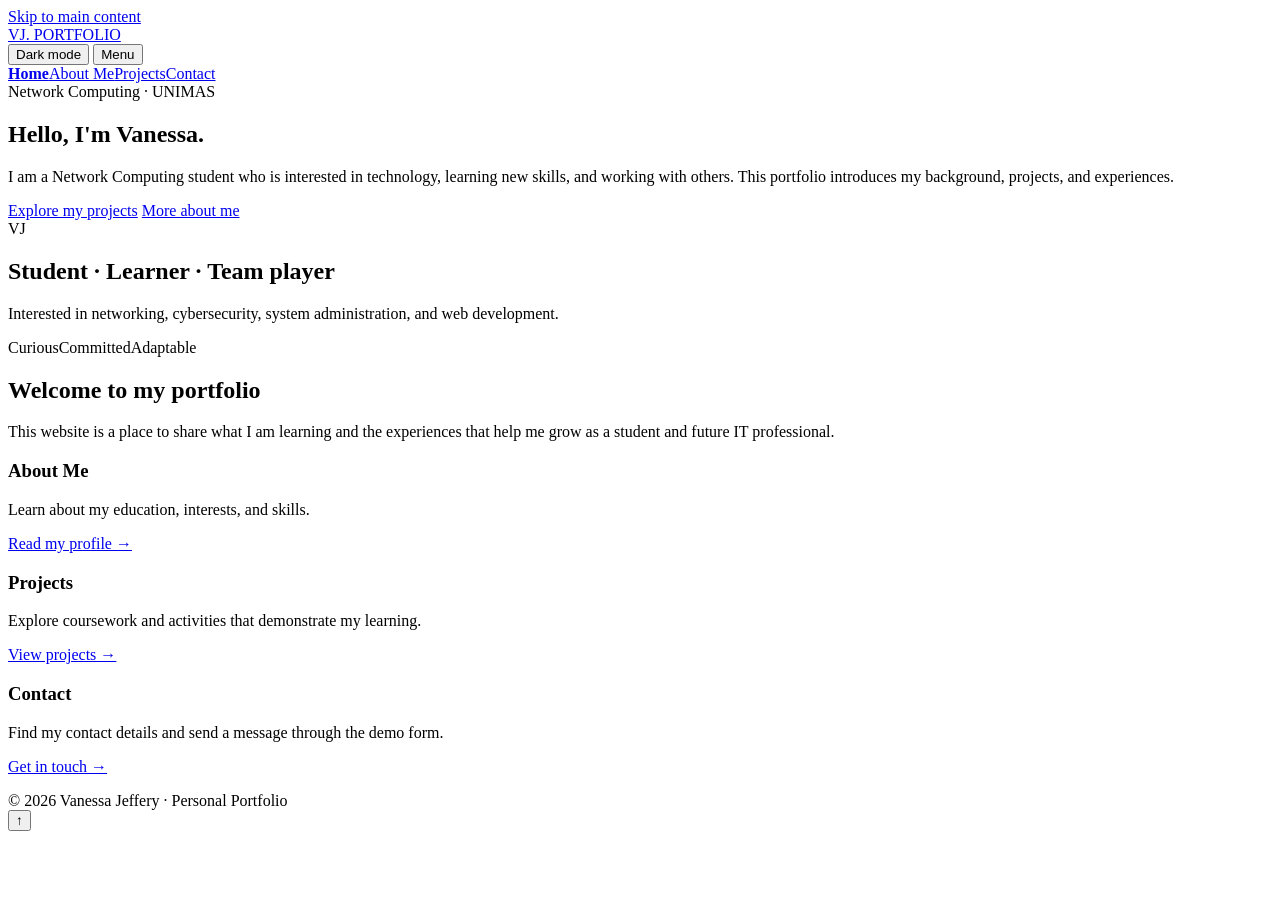
==== index.html @ c350800a "Add files via upload Upload first draft of portfolio website" ====
<!DOCTYPE html>
<html lang="en">
<head>
  <meta charset="UTF-8">
  <meta name="viewport" content="width=device-width, initial-scale=1.0">
  <meta name="description" content="Personal portfolio of a Network Computing student at UNIMAS.">
  <title>Home | Vanessa Jeffery Portfolio</title>
  <link rel="stylesheet" href="styles.css">
  <script src="script.js" defer></script>
</head>
<body>
  <a class="skip-link" href="#main-content">Skip to main content</a>
  <header class="site-header">
    <nav class="nav-wrap" aria-label="Main navigation">
      <a class="brand" href="index.html">VJ. PORTFOLIO</a>
      <div class="nav-actions">
        <button class="theme-toggle" type="button" aria-pressed="false">Dark mode</button>
        <button class="menu-toggle" type="button" aria-expanded="false" aria-controls="main-nav">Menu</button>
      </div>
      <div class="nav-links" id="main-nav">
        <a href="index.html">Home</a><a href="about.html">About Me</a><a href="projects.html">Projects</a><a href="contact.html">Contact</a>
      </div>
    </nav>
  </header>
  <main id="main-content">
    <section class="hero">
      <div class="container hero-grid">
        <div>
          <span class="eyebrow">Network Computing · UNIMAS</span>
          <h1>Hello, I'm Vanessa.</h1>
          <p>I am a Network Computing student who is interested in technology, learning new skills, and working with others. This portfolio introduces my background, projects, and experiences.</p>
          <a class="button" href="projects.html">Explore my projects</a>
          <a class="button button-outline" href="about.html">More about me</a>
        </div>
        <aside class="hero-card" aria-label="Short profile">
          <div class="initials" aria-hidden="true">VJ</div>
          <h2>Student · Learner · Team player</h2>
          <p>Interested in networking, cybersecurity, system administration, and web development.</p>
          <span class="tag">Curious</span><span class="tag">Committed</span><span class="tag">Adaptable</span>
        </aside>
      </div>
    </section>
    <section class="section">
      <div class="container">
        <h2 class="section-heading">Welcome to my portfolio</h2>
        <p class="section-intro">This website is a place to share what I am learning and the experiences that help me grow as a student and future IT professional.</p>
        <div class="cards">
          <article class="card"><h3>About Me</h3><p>Learn about my education, interests, and skills.</p><p><a href="about.html">Read my profile →</a></p></article>
          <article class="card"><h3>Projects</h3><p>Explore coursework and activities that demonstrate my learning.</p><p><a href="projects.html">View projects →</a></p></article>
          <article class="card"><h3>Contact</h3><p>Find my contact details and send a message through the demo form.</p><p><a href="contact.html">Get in touch →</a></p></article>
        </div>
      </div>
    </section>
  </main>
  <footer class="site-footer"><div class="container">© 2026 Vanessa Jeffery · Personal Portfolio</div></footer>
  <button class="back-to-top" type="button" aria-label="Back to top">↑</button>
</body>
</html>
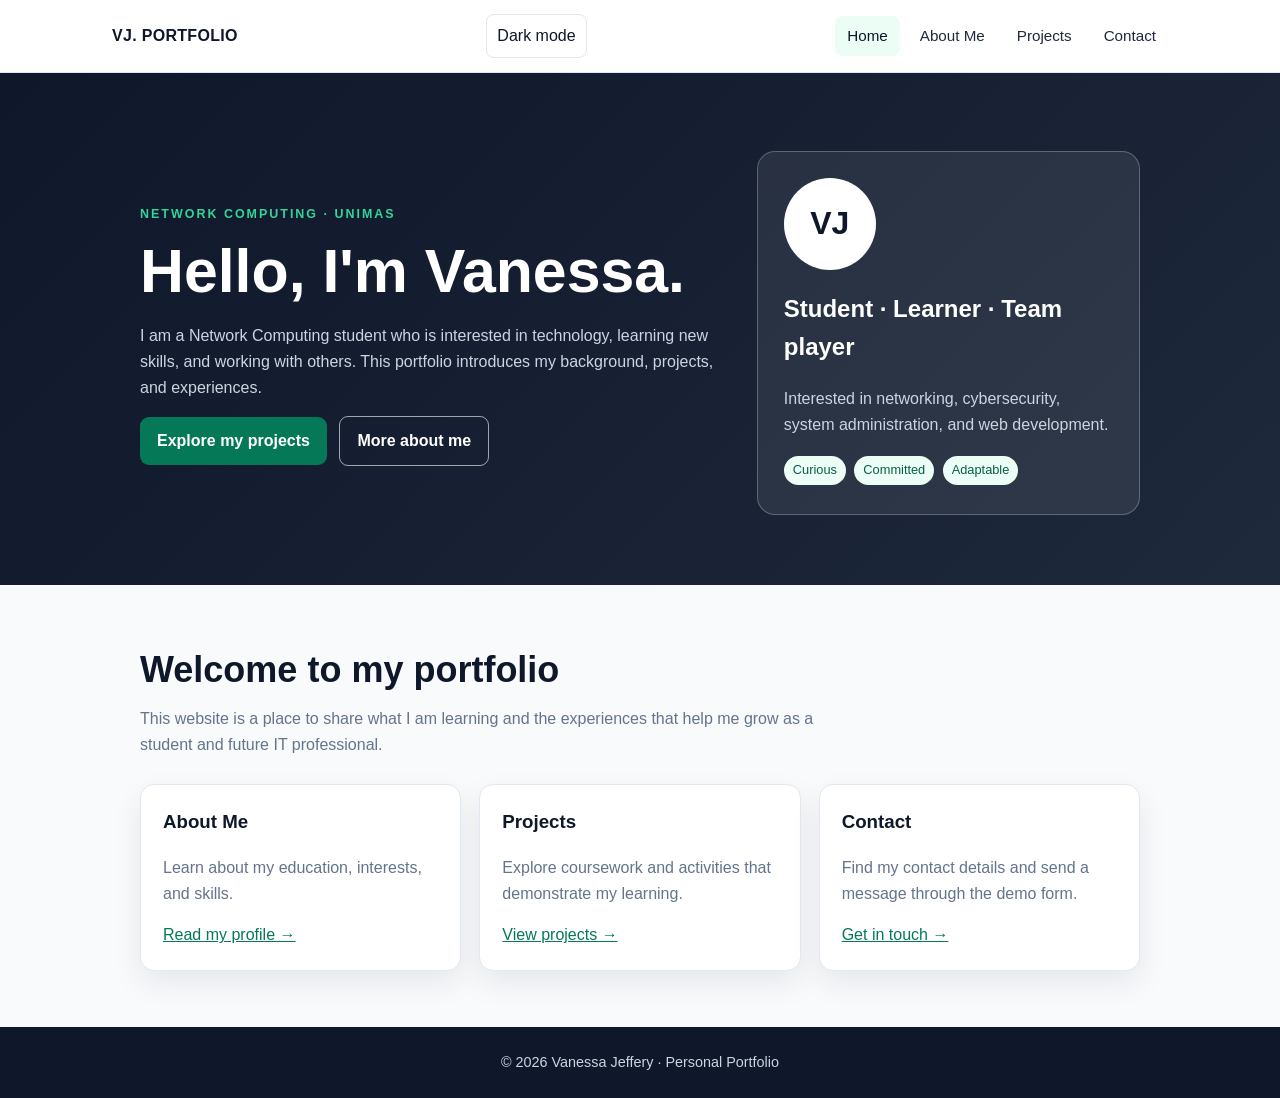
==== commit cd12b6ee: "Update index.html" ====
--- a/index.html
+++ b/index.html
@@ -1,5 +1,6 @@
 <!DOCTYPE html>
 <html lang="en">
+
 <head>
   <meta charset="UTF-8">
   <meta name="viewport" content="width=device-width, initial-scale=1.0">
@@ -8,51 +9,92 @@
   <link rel="stylesheet" href="styles.css">
   <script src="script.js" defer></script>
 </head>
+
 <body>
   <a class="skip-link" href="#main-content">Skip to main content</a>
+
+  <!-- Site header and navigation -->
   <header class="site-header">
     <nav class="nav-wrap" aria-label="Main navigation">
       <a class="brand" href="index.html">VJ. PORTFOLIO</a>
+
       <div class="nav-actions">
         <button class="theme-toggle" type="button" aria-pressed="false">Dark mode</button>
         <button class="menu-toggle" type="button" aria-expanded="false" aria-controls="main-nav">Menu</button>
       </div>
+
       <div class="nav-links" id="main-nav">
-        <a href="index.html">Home</a><a href="about.html">About Me</a><a href="projects.html">Projects</a><a href="contact.html">Contact</a>
+        <a href="index.html" aria-current="page">Home</a>
+        <a href="about.html">About Me</a>
+        <a href="projects.html">Projects</a>
+        <a href="contact.html">Contact</a>
       </div>
     </nav>
   </header>
+
   <main id="main-content">
+    <!-- Hero section -->
     <section class="hero">
       <div class="container hero-grid">
         <div>
           <span class="eyebrow">Network Computing · UNIMAS</span>
           <h1>Hello, I'm Vanessa.</h1>
-          <p>I am a Network Computing student who is interested in technology, learning new skills, and working with others. This portfolio introduces my background, projects, and experiences.</p>
+          <p>
+            I am a Network Computing student who is interested in technology, learning new skills,
+            and working with others. This portfolio introduces my background, projects, and experiences.
+          </p>
           <a class="button" href="projects.html">Explore my projects</a>
           <a class="button button-outline" href="about.html">More about me</a>
         </div>
+
         <aside class="hero-card" aria-label="Short profile">
           <div class="initials" aria-hidden="true">VJ</div>
           <h2>Student · Learner · Team player</h2>
           <p>Interested in networking, cybersecurity, system administration, and web development.</p>
-          <span class="tag">Curious</span><span class="tag">Committed</span><span class="tag">Adaptable</span>
+          <span class="tag">Curious</span>
+          <span class="tag">Committed</span>
+          <span class="tag">Adaptable</span>
         </aside>
       </div>
     </section>
+
+    <!-- Welcome section with links to other pages -->
     <section class="section">
       <div class="container">
         <h2 class="section-heading">Welcome to my portfolio</h2>
-        <p class="section-intro">This website is a place to share what I am learning and the experiences that help me grow as a student and future IT professional.</p>
+        <p class="section-intro">
+          This website is a place to share what I am learning and the experiences that help me
+          grow as a student and future IT professional.
+        </p>
+
         <div class="cards">
-          <article class="card"><h3>About Me</h3><p>Learn about my education, interests, and skills.</p><p><a href="about.html">Read my profile →</a></p></article>
-          <article class="card"><h3>Projects</h3><p>Explore coursework and activities that demonstrate my learning.</p><p><a href="projects.html">View projects →</a></p></article>
-          <article class="card"><h3>Contact</h3><p>Find my contact details and send a message through the demo form.</p><p><a href="contact.html">Get in touch →</a></p></article>
+          <article class="card">
+            <h3>About Me</h3>
+            <p>Learn about my education, interests, and skills.</p>
+            <p><a href="about.html">Read my profile →</a></p>
+          </article>
+
+          <article class="card">
+            <h3>Projects</h3>
+            <p>Explore coursework and activities that demonstrate my learning.</p>
+            <p><a href="projects.html">View projects →</a></p>
+          </article>
+
+          <article class="card">
+            <h3>Contact</h3>
+            <p>Find my contact details and send a message through the demo form.</p>
+            <p><a href="contact.html">Get in touch →</a></p>
+          </article>
         </div>
       </div>
     </section>
   </main>
-  <footer class="site-footer"><div class="container">© 2026 Vanessa Jeffery · Personal Portfolio</div></footer>
+
+  <!-- Site footer -->
+  <footer class="site-footer">
+    <div class="container">© 2026 Vanessa Jeffery · Personal Portfolio</div>
+  </footer>
+
   <button class="back-to-top" type="button" aria-label="Back to top">↑</button>
 </body>
-</html>+</html>
--- a/styles.css
+++ b/styles.css
@@ -0,0 +1,510 @@
+/* ==========================================================================
+   Shared styles for every page
+   ========================================================================== */
+
+/* ---------- Design tokens ---------- */
+:root {
+  --navy: #0f172a;         /* Deep slate */
+  --navy-light: #1e293b;   /* Lighter slate */
+  --blue: #047857;         /* Emerald green (5.5:1 contrast with white) */
+  --pale-blue: #ecfdf5;    /* Soft mint tint */
+  --white: #ffffff;        /* Card / header background (remapped in dark mode) */
+  --on-dark: #ffffff;      /* Text on dark backgrounds (never remapped) */
+  --heading: #0f172a;      /* Heading and label text */
+  --text: #1e293b;         /* Body text */
+  --muted: #64748b;        /* Muted text */
+  --border: #e2e8f0;       /* Borders */
+  --surface: #f8fafc;      /* Page background */
+  --shadow: 0 12px 30px rgba(15, 23, 42, 0.08);
+}
+
+/* ---------- Base ---------- */
+* {
+  box-sizing: border-box;
+}
+
+html {
+  scroll-behavior: smooth;
+}
+
+body {
+  margin: 0;
+  font-family: Arial, Helvetica, sans-serif;
+  background: var(--surface);
+  color: var(--text);
+  line-height: 1.6;
+}
+
+a {
+  color: var(--blue);
+}
+
+/* Visible keyboard focus */
+a:focus-visible,
+button:focus-visible,
+input:focus-visible,
+textarea:focus-visible {
+  outline: 3px solid var(--blue);
+  outline-offset: 3px;
+}
+
+h1 {
+  font-size: clamp(2.25rem, 5vw, 3.8rem);
+  line-height: 1.12;
+  margin: 12px 0 18px;
+}
+
+.container {
+  width: min(100% - 40px, 1000px);
+  margin: 0 auto;
+}
+
+/* ---------- Skip link ---------- */
+.skip-link {
+  position: absolute;
+  left: -9999px;
+  top: 0;
+  background: var(--white);
+  padding: 10px;
+  z-index: 1000;
+}
+
+.skip-link:focus {
+  left: 10px;
+  top: 10px;
+}
+
+/* ---------- Header and navigation ---------- */
+.site-header {
+  position: sticky;
+  top: 0;
+  z-index: 100;
+  background: var(--white);
+  border-bottom: 1px solid var(--border);
+}
+
+.nav-wrap {
+  max-width: 1100px;
+  margin: auto;
+  padding: 14px 22px;
+  display: flex;
+  align-items: center;
+  justify-content: space-between;
+  gap: 20px;
+}
+
+.brand {
+  color: var(--heading);
+  text-decoration: none;
+  font-weight: 800;
+  letter-spacing: 0.3px;
+}
+
+.nav-links {
+  display: flex;
+  align-items: center;
+  gap: 8px;
+}
+
+.nav-links a {
+  color: var(--text);
+  text-decoration: none;
+  padding: 8px 12px;
+  border-radius: 8px;
+  font-size: 0.95rem;
+}
+
+.nav-links a:hover,
+.nav-links a[aria-current="page"] {
+  background: var(--pale-blue);
+  color: var(--heading);
+}
+
+.nav-actions {
+  display: flex;
+  align-items: center;
+  gap: 8px;
+}
+
+.menu-toggle,
+.theme-toggle {
+  border: 1px solid var(--border);
+  border-radius: 8px;
+  background: var(--white);
+  color: var(--heading);
+  padding: 8px 10px;
+  cursor: pointer;
+  font: inherit;
+}
+
+.menu-toggle {
+  display: none; /* Shown on small screens only */
+}
+
+/* ---------- Hero ---------- */
+.hero {
+  padding: 78px 0 70px;
+  background: linear-gradient(135deg, var(--navy), var(--navy-light));
+  color: var(--on-dark);
+}
+
+.hero-grid {
+  display: grid;
+  grid-template-columns: 1.5fr 1fr;
+  gap: 42px;
+  align-items: center;
+}
+
+.eyebrow {
+  color: #34d399;
+  text-transform: uppercase;
+  letter-spacing: 2px;
+  font-size: 0.78rem;
+  font-weight: 700;
+}
+
+.hero p {
+  color: #cbd5e1;
+  max-width: 620px;
+}
+
+.hero-card {
+  border: 1px solid rgba(255, 255, 255, 0.25);
+  background: rgba(255, 255, 255, 0.08);
+  padding: 26px;
+  border-radius: 18px;
+}
+
+.hero-card .initials {
+  width: 92px;
+  height: 92px;
+  display: grid;
+  place-items: center;
+  border-radius: 50%;
+  background: var(--white);
+  color: var(--heading);
+  font-size: 2rem;
+  font-weight: 800;
+  margin-bottom: 18px;
+}
+
+/* content slides up and fades in when the page loads */
+@keyframes fade-up {
+  from {
+    opacity: 0;
+    transform: translateY(20px);
+  }
+  to {
+    opacity: 1;
+    transform: translateY(0);
+  }
+}
+
+.hero-grid > *,
+.page-banner .container {
+  animation: fade-up 0.8s ease-out both;
+}
+
+/* The profile card appears slightly after the text */
+.hero-grid > :nth-child(2) {
+  animation-delay: 0.2s;
+}
+
+/* ---------- Buttons ---------- */
+.button {
+  display: inline-block;
+  border: 0;
+  border-radius: 9px;
+  padding: 11px 17px;
+  background: var(--blue);
+  color: var(--on-dark);
+  text-decoration: none;
+  font-weight: 700;
+  cursor: pointer;
+}
+
+.button:hover {
+  filter: brightness(1.08);
+}
+
+.button-outline {
+  border: 1px solid rgba(255, 255, 255, 0.6);
+  color: var(--on-dark);
+  background: transparent;
+  margin-left: 8px;
+}
+
+/* ---------- Sections and cards ---------- */
+.section {
+  padding: 56px 0;
+}
+
+.section-heading {
+  color: var(--heading);
+  margin: 0 0 8px;
+  font-size: clamp(1.7rem, 3vw, 2.25rem);
+}
+
+.section-intro {
+  color: var(--muted);
+  margin: 0 0 26px;
+  max-width: 700px;
+}
+
+.cards {
+  display: grid;
+  grid-template-columns: repeat(3, 1fr);
+  gap: 18px;
+}
+
+.card {
+  background: var(--white);
+  border: 1px solid var(--border);
+  border-radius: 14px;
+  padding: 22px;
+  box-shadow: var(--shadow);
+}
+
+.card h3 {
+  color: var(--heading);
+  margin-top: 0;
+}
+
+.card p {
+  color: var(--muted);
+  margin-bottom: 0;
+}
+
+.card {
+  background: var(--white);
+  border: 1px solid var(--border);
+  border-radius: 14px;
+  padding: 22px;
+  box-shadow: var(--shadow);
+  transition: transform 0.25s ease, box-shadow 0.25s ease; /* smooth animation */
+}
+
+/* lift the card slightly when the mouse is over it */
+.card:hover {
+  transform: translateY(-4px);
+  box-shadow: 0 18px 38px rgba(15, 23, 42, 0.14);
+}
+
+.tag {
+  display: inline-block;
+  background: var(--pale-blue);
+  color: #065f46;
+  padding: 4px 9px;
+  border-radius: 20px;
+  font-size: 0.8rem;
+  margin: 3px 4px 3px 0;
+  font-weight: 500;
+}
+
+/* ---------- Inner page banner and layout ---------- */
+.page-banner {
+  padding: 45px 0;
+  background: var(--navy);
+  color: var(--on-dark);
+}
+
+.page-banner h1 {
+  font-size: clamp(2rem, 4vw, 3rem);
+  margin: 0 0 8px;
+}
+
+.page-banner p {
+  margin: 0;
+  color: #cbd5e1;
+}
+
+.two-columns {
+  display: grid;
+  grid-template-columns: 1fr 1fr;
+  gap: 22px;
+}
+
+.list-clean {
+  padding-left: 20px;
+}
+
+.list-clean li {
+  margin-bottom: 8px;
+}
+
+/* ---------- Project filter ---------- */
+.filter-row {
+  display: flex;
+  flex-wrap: wrap;
+  gap: 8px;
+  margin: 20px 0 26px;
+}
+
+.filter-button {
+  border: 1px solid var(--border);
+  background: var(--white);
+  color: var(--heading);
+  border-radius: 22px;
+  padding: 8px 14px;
+  cursor: pointer;
+}
+
+.filter-button[aria-pressed="true"] {
+  background: var(--navy);
+  color: var(--on-dark);
+  border-color: var(--navy);
+}
+
+.project-card[hidden] {
+  display: none;
+}
+
+/* ---------- Contact form ---------- */
+.contact-form {
+  display: grid;
+  gap: 14px;
+  max-width: 650px;
+}
+
+.contact-form label {
+  display: grid;
+  gap: 6px;
+  font-weight: 700;
+  color: var(--heading);
+}
+
+.contact-form input,
+.contact-form textarea {
+  width: 100%;
+  padding: 12px;
+  border: 1px solid var(--border);
+  border-radius: 8px;
+  font: inherit;
+  background: var(--white);
+  color: var(--text);
+}
+
+.contact-form textarea {
+  min-height: 140px;
+  resize: vertical;
+}
+
+.form-message {
+  color: var(--heading);
+  font-weight: 700;
+}
+
+/* ---------- Footer and back-to-top ---------- */
+.site-footer {
+  padding: 24px 0;
+  background: var(--navy);
+  color: #cbd5e1;
+  text-align: center;
+  font-size: 0.9rem;
+}
+
+.back-to-top {
+  position: fixed;
+  right: 20px;
+  bottom: 20px;
+  display: none;
+  border: 0;
+  border-radius: 50%;
+  width: 46px;
+  height: 46px;
+  background: var(--blue);
+  color: var(--on-dark);
+  font-size: 1.2rem;
+  cursor: pointer;
+  box-shadow: var(--shadow);
+}
+
+.back-to-top.visible {
+  display: block;
+}
+
+/* ==========================================================================
+   Dark mode (toggled by adding .dark-mode to <body>)
+   ========================================================================== */
+body.dark-mode {
+  --surface: #090d16;
+  --white: #0f172a;
+  --text: #f1f5f9;
+  --heading: #f1f5f9;
+  --muted: #94a3b8;
+  --border: #1e293b;
+  --pale-blue: #064e3b;
+  --navy: #020617;
+  --navy-light: #0f172a;
+  --blue: #10b981;
+  --shadow: 0 12px 30px rgba(0, 0, 0, 0.3);
+}
+
+/* Bright green needs dark text for readable contrast */
+body.dark-mode .button:not(.button-outline),
+body.dark-mode .back-to-top,
+body.dark-mode .filter-button[aria-pressed="true"],
+body.dark-mode .hero-card .initials {
+  background: var(--blue);
+  color: #022c22;
+  border-color: var(--blue);
+}
+
+body.dark-mode .tag {
+  color: #a7f3d0;
+}
+
+/* ==========================================================================
+   Responsive layout
+   ========================================================================== */
+
+/* Tablet */
+@media (max-width: 900px) {
+  .cards {
+    grid-template-columns: repeat(2, 1fr);
+  }
+}
+
+/* Mobile */
+@media (max-width: 760px) {
+  .nav-wrap {
+    flex-wrap: wrap;
+  }
+
+  .menu-toggle {
+    display: inline-block;
+  }
+
+  .nav-links {
+    display: none;
+    flex-direction: column;
+    align-items: stretch;
+    width: 100%;
+    padding-top: 8px;
+  }
+
+  .nav-links.open {
+    display: flex;
+  }
+
+  .nav-links a {
+    padding: 10px;
+  }
+
+  .hero-grid,
+  .two-columns {
+    grid-template-columns: 1fr;
+  }
+
+  .hero {
+    padding: 52px 0;
+  }
+
+  .cards {
+    grid-template-columns: 1fr;
+  }
+
+  .button-outline {
+    margin: 10px 0 0;
+  }
+}
